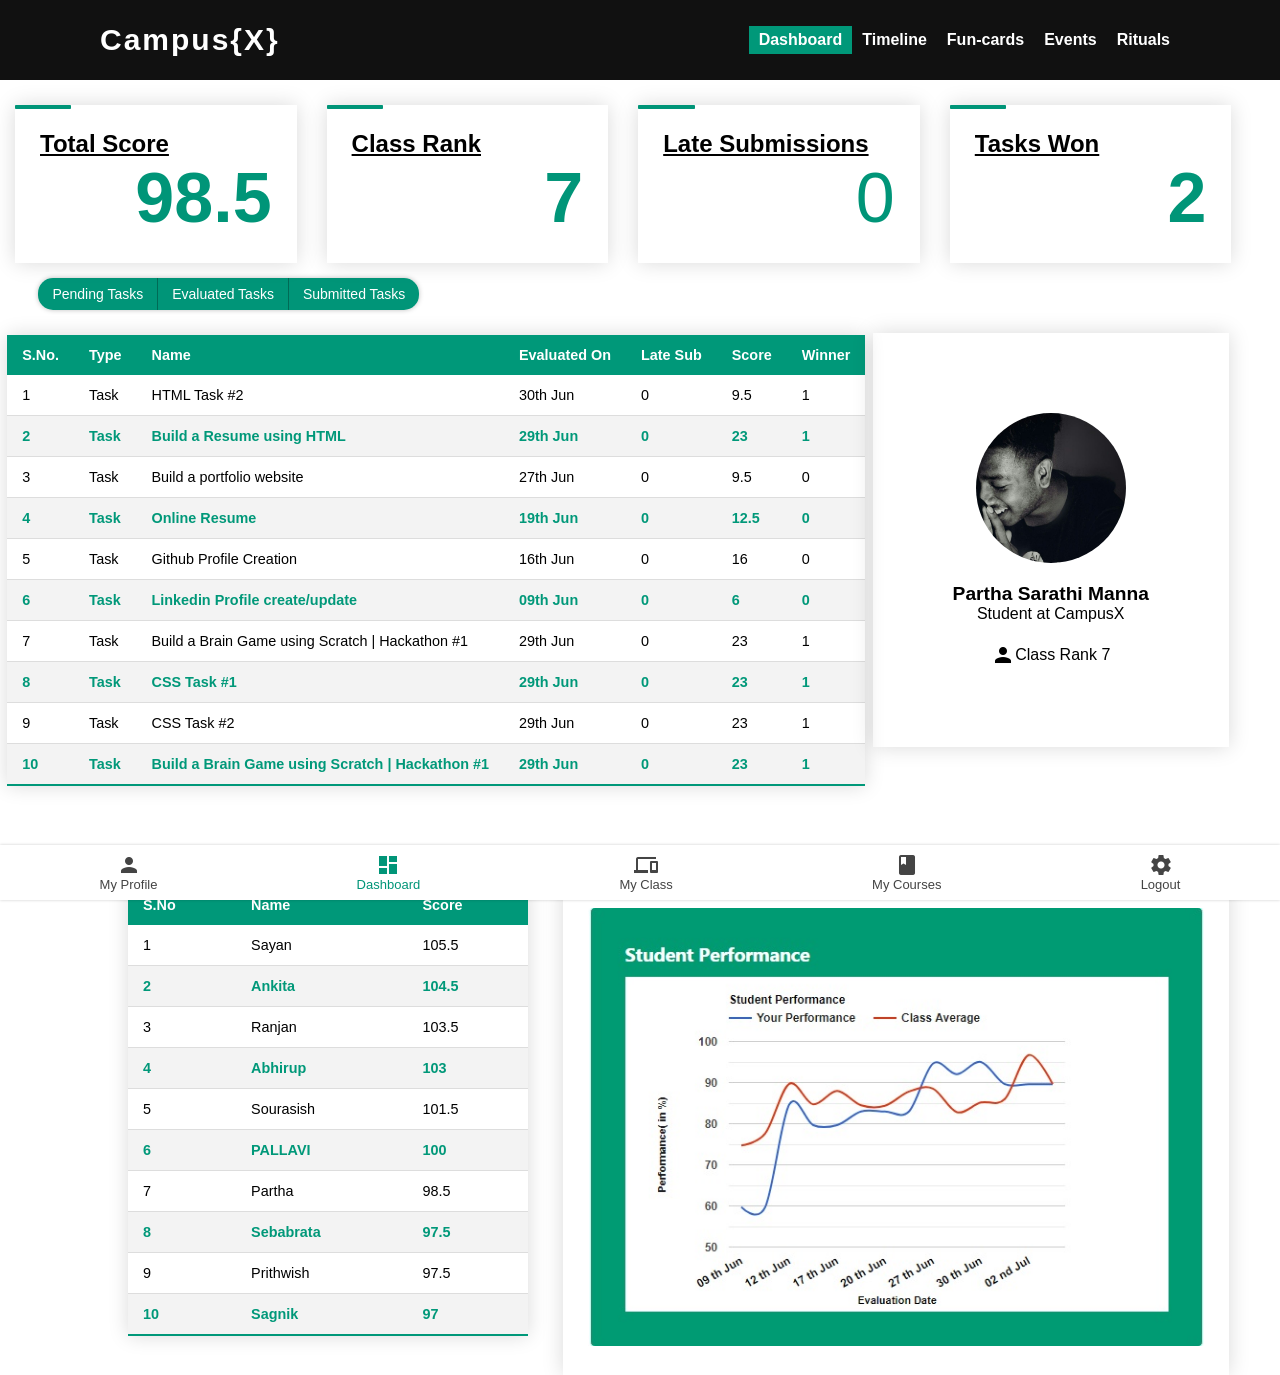
==== clone.html @ ba10625b "Add files via upload" ====
<!DOCTYPE html>
<html>
<head>
	<title>CampusX 2.0</title>
</head>
<meta charset="utf-8">
	<meta name="description" content="Dashboard">
	<meta name="keywords" content="CampusX Dashboard">
	<meta name="author" content="Partha Sarathi Manna">
	<meta name="viewport" content="width=device-width,initial-scale=1.0">
	
	<link rel="stylesheet" type="text/css" href="style.css">
	<link rel="stylesheet" type="text/css" href="https://cdnjs.cloudflare.com/ajax/libs/font-awesome/5.13.1/css/all.min.css">
	<link href="https://fonts.googleapis.com/icon?family=Material+Icons"rel="stylesheet">
	<link href="https://fonts.googleapis.com/css2?family=Nunito&display=swap" rel="stylesheet">
<body>


<!--navigation bar-->
	<header id="header">
		<a href="#"class="logo">Campus{X}</a>
		
		<b><ul>
				<li><a href="#" class="active">Dashboard</a></li>
				<li><a href="#">Timeline</a></li>
				<li><a href="#">Fun-cards</a></li>
				<li><a href="#">Events</a></li>
				<li><a href="#">Rituals</a></li>
		</ul></b>		
	</header>
<!--end navigation bar-->


	<br><br><br><br><br>



<!--loading box-->

<div class="myDiv loading">
		<u><h2>Total Score</h2></u>
		<b><p>98.5</p></b>
	</div>

	<div class="myDiv loading">
		<u><h2>Class Rank</h2></u>
		<b><p>7</p></b>
	</div>

	<div class="myDiv loading">
		<u><h2>Late Submissions </h2></u>
		<b></b><p>0</p></b>
	</div>

	<div class="myDiv loading">
		<u><h2>Tasks Won</h2></u>
		<b><p>2</p></b>
	</div>
<!--end loading box-->


<br><br><br><br>



<!--task option-->


<div class="radio">
	<input class="radio_input" type="radio" value="option1" name="myRadio" id="myRadio1">
	<label class="radio_label" for="myRadio1">Pending Tasks</label>
	<input class="radio_input" type="radio" value="option2" name="myRadio" id="myRadio2">
	<label class="radio_label" for="myRadio2">Evaluated Tasks</label>
	<input class="radio_input" type="radio" value="option3" name="myRadio" id="myRadio3">
	<label class="radio_label" for="myRadio3">Submitted Tasks</label>
	
</div>

<!-- end task option-->



<!-- Rank box-->
<div class="profile">
	<img src="me2.jpg" alt="Profile Image" class="profile_image">
	<div class="profile_name">Partha Sarathi Manna</div>
	<div class="profile_title">Student at CampusX</div>
	<div class="profile_detail">
	<i class="material-icons">person</i> Class Rank 7 </div>
</div>
<!-- Rank box-->



<!--Evaluated box-->

<center>
	<table class="content-table">
  <thead>
    <tr>
      <th>S.No.</th>
      <th>Type</th>
      <th>Name</th>
      <th>Evaluated On</th>
      <th>Late Sub</th>
      <th>Score</th>
      <th>Winner</th>
    </tr>
  </thead>
  <tbody>
    <tr>
      <td>1</td>
      <td>Task</td>
      <td>HTML Task #2</td>
      <td>30th Jun</td>
      <td>0</td>
      <td>9.5</td>
      <td>1</td>
    </tr>
    <tr class="active-row">
      <td>2</td>
      <td>Task</td>
      <td>Build a Resume using HTML</td>
      <td>29th Jun</td>
      <td>0</td>
      <td>23</td>
      <td>1</td>
    </tr>
    <tr>
     <td>3</td>
      <td>Task</td>
      <td>Build a portfolio website</td>
      <td>27th Jun</td>
      <td>0</td>
      <td>9.5</td>
      <td>0</td>
    </tr>
    <tr class="active-row">
      <td>4</td>
      <td>Task</td>
      <td>Online Resume</td>
      <td>19th Jun</td>
      <td>0</td>
      <td>12.5</td>
      <td>0</td>
    </tr>
    <tr>
     <td>5</td>
      <td>Task</td>
      <td>Github Profile Creation</td>
      <td>16th Jun</td>
      <td>0</td>
      <td>16</td>
      <td>0</td>
    </tr>
    <tr class="active-row">
      <td>6</td>
      <td>Task</td>
      <td>Linkedin Profile create/update</td>
      <td>09th Jun</td>
      <td>0</td>
      <td>6</td>
      <td>0</td>
    </tr>
    <tr>
     <td>7</td>
      <td>Task</td>
      <td>Build a Brain Game using Scratch | Hackathon #1</td>
      <td>29th Jun</td>
      <td>0</td>
      <td>23</td>
      <td>1</td>
    </tr>
    <tr class="active-row">
      <td>8</td>
      <td>Task</td>
      <td>CSS Task #1</td>
      <td>29th Jun</td>
      <td>0</td>
      <td>23</td>
      <td>1</td>
    </tr>
    <tr>
     <td>9</td>
      <td>Task</td>
      <td>CSS Task #2</td>
      <td>29th Jun</td>
      <td>0</td>
      <td>23</td>
      <td>1</td>
    </tr>
    <tr class="active-row">
      <td>10</td>
      <td>Task</td>
      <td>Build a Brain Game using Scratch | Hackathon #1</td>
      <td>29th Jun</td>
      <td>0</td>
      <td>23</td>
      <td>1</td>
    </tr>
  </tbody>
</table>
</center>
<!--end evaluated box-->









<!--Leaderboard -->
<table class="content-table2">
  <thead>
    <tr>
      <th>S.No</th>
      <th>Name</th>
      <th>Score</th>
    </tr>
  </thead>
  <tbody>
    <tr>
      <td>1</td>
      <td>Sayan</td>
      <td>105.5</td>
    </tr>
    <tr class="active-row">
      <td>2</td>
      <td>Ankita</td>
      <td>104.5</td>
      
    </tr>
    <tr>
      <td>3</td>
      <td>Ranjan</td>
      <td>103.5</td>

      <tr class="active-row">
      <td>4</td>
      <td>Abhirup</td>
      <td>103</td>
      
    </tr>
    <tr>
      <td>5</td>
      <td>Sourasish</td>
      <td>101.5</td>
    </tr>

      <tr class="active-row">
      <td>6</td>
      <td>PALLAVI</td>
      <td>100</td>
      
    </tr>
    <tr>
      <td>7</td>
      <td>Partha</td>
      <td>98.5</td>
    </tr>


      <tr class="active-row">
      <td>8</td>
      <td>Sebabrata</td>
      <td>97.5</td>
      
    </tr>
    <tr>
      <td>9</td>
      <td>Prithwish</td>
      <td>97.5</td>
    </tr>
      
       <tr class="active-row">
      <td>10</td>
      <td>Sagnik</td>
      <td>97</td>
 	 </tr>
  </tbody>
</table>
<br><br><br><br>
<!--End Leaderboard -->


<!--Student Performance-->

<center>

		<div class="StudentPerformance">
            <img src="4.jpg" alt="" style="width: 100%;">
        </div>
</center>
<!--End Student Performance-->



<!-- nav bar-->
<nav class="nav">
  <a href="#" class="nav__link"> 
    <i class="material-icons nav__icon">person</i>
    <span class="nav__text">My Profile</span>
  </a>
  <a href="#" class="nav__link nav__link--active">
    <i class="material-icons nav__icon">dashboard</i>
    <span class="nav__text">Dashboard</span>
  </a>
  <a href="#" class="nav__link">
    <i class="material-icons nav__icon">devices</i>
    <span class="nav__text">My Class</span>
  </a>
  <a href="#" class="nav__link">
    <i class="material-icons nav__icon">book</i>
    <span class="nav__text">My Courses</span>
  </a>
  <a href="#" class="nav__link">
    <i class="material-icons nav__icon">settings</i>
    <span class="nav__text">Logout</span>
  </a>
</nav>
<!--end-->





</body>
</html>
---- style.css ----
* 
{
	margin: 0;
	padding: 0;
	box-sizing: border-box;
	scroll-behavior: smooth;
	font-family:'Poppins', sans-serif;
}
/*navigation bar */

header
{
	position: fixed;
	width: 100%;
	height: 80px;
	padding: 0 100px;
	display: flex;
	justify-content: space-between;
	align-items: center;
	background: #111;
	z-index: 1000;
}
header .logo
{
	color: #fff;
	font-size: 30px ;
	text-decoration: none; 
	letter-spacing: 2px;
	font-weight: 700;
}
header ul
{
	position: relative;
	display: flex;
}

header ul li
{
	position: relative;
	list-style: none;
}
header ul li a 
{
	position: relative;
	padding: 5px 10px;
	color: #fff;
	display: inline-block;
	text-decoration: none;
	cursor: pointer;
}
header ul li a.active,
header ul li a:hover
{
	background: #009879;
}


/* end navigation bar */

/*loading box*/


.myDiv{

	margin: 15px;
	width: 22%;
	float: left;
	box-shadow: 0 0 20px rgba(0, 0, 0, 0.15);
	padding: 25px;
	font-family: 'Quicksand',sans-serif;


}
.loading{
	position: relative;
}
.loading ::after {
	content: "";
	position: absolute;
	top: 0;
	left: 0;
	height: 4px;
	width: 20%;
	background: #009578;
	border-radius: 10px;
	animation: loading 1.5s infinite ease-in-out;
}

	@keyframes loading {
		0% {left: 0%}
		25%{width: 30%}
		50% {
			left: 80%;
			width: 20%;}
		75%{width: 30%}	
		100%{left: 0%}
	}
	.myDiv p {
		text-align: right;
		color: #009578;
		font-size: 70px;
	}

/*end loading box*/


/*task option*/

.radio{

	display: inline-flex;
	overflow: hidden;
	border-radius: 15px;
	box-shadow: 0 0 5px rgba(0,0,0,0.25);


	margin-left: 3%;
}
.radio_input{
	display: none;
}
.radio_label{
	padding: 8px 14px;
	font-size: 14px;
	font-family: sans-serif;
	color: #ffffff;
	background: #009578;
	cursor: pointer;
	transition: background 0.1s;
}

.radio_label:not(:last-of-type){
	border-right: 1px solid #006B56;
}
.radio_input:checked + .radio_label{
	background: #006B56;
}

/*end task option*/

/* Rank box*/

.profile{

	float: right;
	font-family: 'Nunito' sans-serif;
	text-align: center;
	max-width: 600px;
	box-shadow: 0 0 20px rgba(0, 0, 0, 0.15);
	padding:80px;
	margin-right: 4%;
	margin-top: 55px;
}
 

 .profile_image{

 	width: 150px;
 	height: 150px;
 	object-fit: cover;
 	border-radius: 50%;
 	margin: 0 auto 20px auto;
 	display: block;
 }
.profile_name{
	font-size: 1.2em;
	font-weight: bold;
}
.profile_title{
	margin-bottom: 20px;
}
.profile_detail{
	display: flex;
	align-items: center;
	justify-content: center;
}

/* end Rank box*/




/*Evaluated box*/

.content-table {

	
	border-collapse: collapse;
	margin: 25px 0;
  	font-size: 0.9em;
  	min-width: 400px;
  	border-radius: 5px 5px 0 0;
  	overflow: scroll;
  	box-shadow: 0 0 20px rgba(0, 0, 0, 0.15);
}

.content-table thead tr {
  background-color: #009879;
  color: #ffffff;
  text-align: left;
  font-weight: bold;
}

.content-table th,
.content-table td {
  padding: 12px 15px;
}

.content-table tbody tr {
  border-bottom: 1px solid #dddddd;
}

.content-table tbody tr:nth-of-type(even) {
  background-color: #f3f3f3;
}

.content-table tbody tr:last-of-type {
  border-bottom: 2px solid #009879;
}

.content-table tbody tr.active-row {
  font-weight: bold;
  color: #009879;
}

/* end Evaluated box*/




/* StudentPerformance*/
.StudentPerformance
{	
	
	width: 52%;
	float: right;
	margin-right: 4%;
	box-shadow: 0 0 20px rgba(0, 0, 0, 0.15);
	padding: 25px;
	
}

/* end StudentPerformance*/



/*Leaderboard*/


.content-table2 {

	float:left; 
	border-collapse: collapse;
	margin-top: 74px;
	margin-left: 10%;
  	font-size: 0.9em;
  	min-width: 400px;
  	border-radius: 5px 5px 0 0;
  	overflow: scroll;
  	box-shadow: 0 0 20px rgba(0, 0, 0, 0.15);
}

.content-table2 thead tr {
  background-color: #009879;
  color: #ffffff;
  text-align: left;
  font-weight: bold;
}

.content-table2 th,
.content-table2 td {
  padding: 12px 15px;
}

.content-table2 tbody tr {
  border-bottom: 1px solid #dddddd;
}

.content-table2 tbody tr:nth-of-type(even) {
  background-color: #f3f3f3;
}

.content-table2 tbody tr:last-of-type {
  border-bottom: 2px solid #009879;
}

.content-table2 tbody tr.active-row {
  font-weight: bold;
  color: #009879;
}

/* end Leaderboard/*




/* down nav*/

.nav {
    position: fixed;
    bottom: 0;
    width: 100%;
    height: 55px;
    box-shadow: 0 0 3px rgba(0, 0, 0, 0.2);
    background-color: #ffffff;
    display: flex;
    overflow-x: auto;
}

.nav__link {
    display: flex;
    flex-direction: column;
    align-items: center;
    justify-content: center;
    flex-grow: 1;
    min-width: 50px;
    overflow: hidden;
    white-space: nowrap;
    font-family: sans-serif;
    font-size: 13px;
    color: #444444;
    text-decoration: none;
    -webkit-tap-highlight-color: transparent;
    transition: background-color 0.1s ease-in-out;
}

.nav__link:hover {
    background-color: #eeeeee;
}

.nav__link--active {
    color: #009578;
}

.nav__icon {
    font-size: 18px;
}

/* end down nav*/
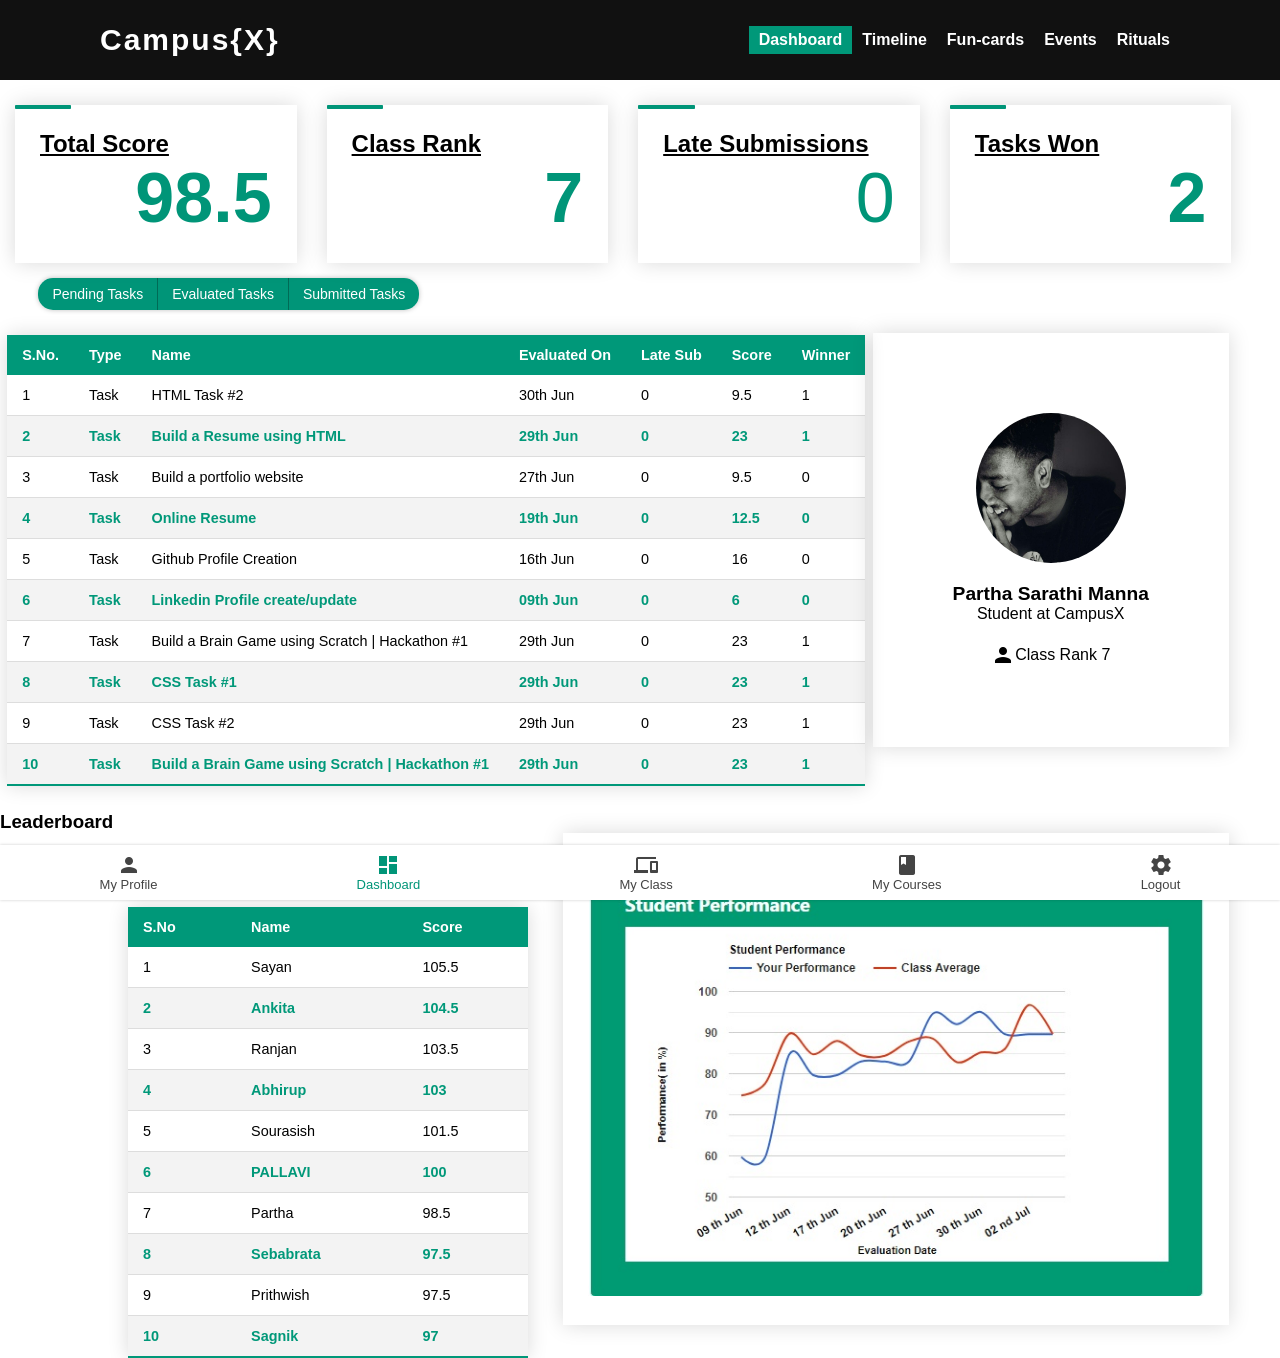
==== commit 3ed8ce2e: "Update clone.html" ====
--- a/clone.html
+++ b/clone.html
@@ -211,7 +211,14 @@
 
 
 
+
+
+
 <!--Leaderboard -->
+<div class="leaderboard">
+  <div id="hfhfhf">
+  <h3><b>Leaderboard</b></h3>
+</div>
 <table class="content-table2">
   <thead>
     <tr>
@@ -230,18 +237,18 @@
       <td>2</td>
       <td>Ankita</td>
       <td>104.5</td>
-      
+     
     </tr>
     <tr>
       <td>3</td>
       <td>Ranjan</td>
       <td>103.5</td>
-
+    </tr>
       <tr class="active-row">
       <td>4</td>
       <td>Abhirup</td>
       <td>103</td>
-      
+     
     </tr>
     <tr>
       <td>5</td>
@@ -253,7 +260,7 @@
       <td>6</td>
       <td>PALLAVI</td>
       <td>100</td>
-      
+     
     </tr>
     <tr>
       <td>7</td>
@@ -266,22 +273,23 @@
       <td>8</td>
       <td>Sebabrata</td>
       <td>97.5</td>
-      
+     
     </tr>
     <tr>
       <td>9</td>
       <td>Prithwish</td>
       <td>97.5</td>
     </tr>
-      
+     
        <tr class="active-row">
       <td>10</td>
       <td>Sagnik</td>
       <td>97</td>
- 	 </tr>
+    </tr>
   </tbody>
 </table>
-<br><br><br><br>
+</div></div>
+
 <!--End Leaderboard -->
 
 
@@ -289,7 +297,7 @@
 
 <center>
 
-		<div class="StudentPerformance">
+    <div class="StudentPerformance">
             <img src="4.jpg" alt="" style="width: 100%;">
         </div>
 </center>
@@ -322,9 +330,5 @@
 </nav>
 <!--end-->
 
-
-
-
-
 </body>
-</html>+</html>
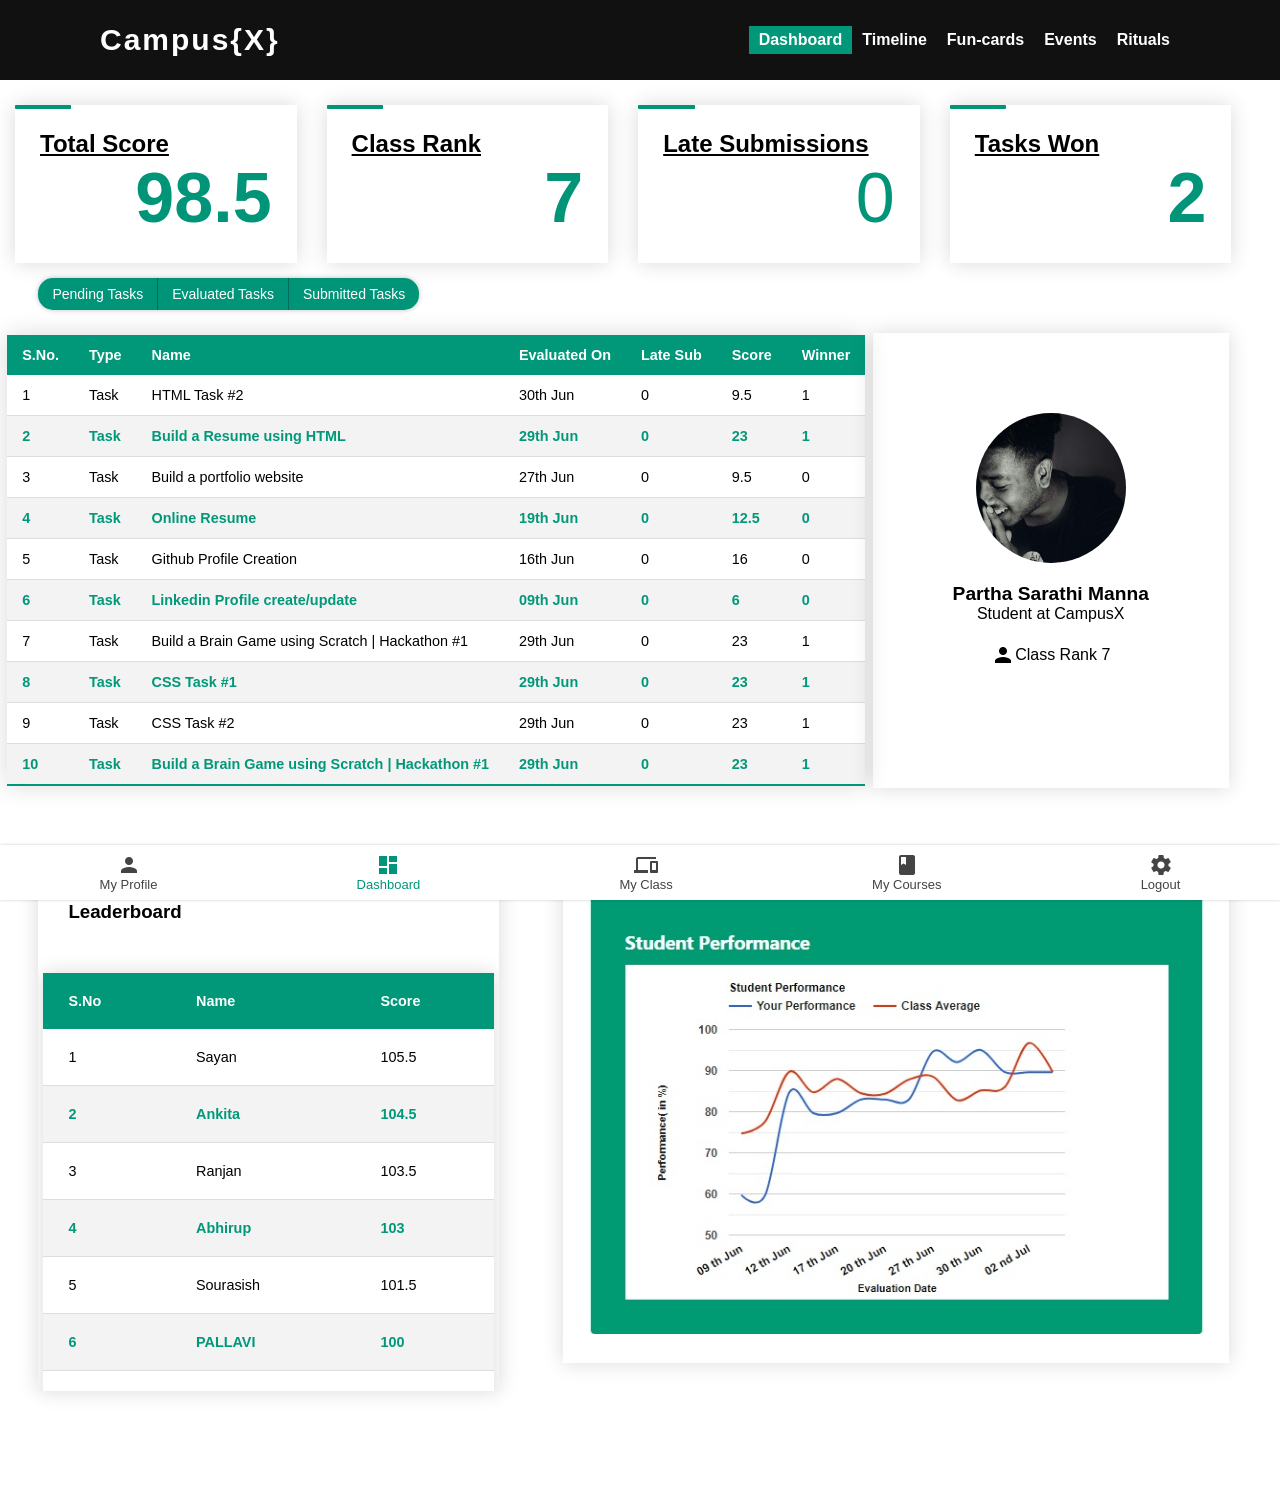
==== commit b1c9e7d5: "Update clone.html" ====
--- a/clone.html
+++ b/clone.html
@@ -16,46 +16,47 @@
 <body>
 
 
+
 <!--navigation bar-->
-	<header id="header">
-		<a href="#"class="logo">Campus{X}</a>
-		
-		<b><ul>
-				<li><a href="#" class="active">Dashboard</a></li>
-				<li><a href="#">Timeline</a></li>
-				<li><a href="#">Fun-cards</a></li>
-				<li><a href="#">Events</a></li>
-				<li><a href="#">Rituals</a></li>
-		</ul></b>		
-	</header>
+  <header id="header">
+    <a href="#"class="logo">Campus{X}</a>
+    
+    <b><ul>
+        <li><a href="#" class="active">Dashboard</a></li>
+        <li><a href="#">Timeline</a></li>
+        <li><a href="#">Fun-cards</a></li>
+        <li><a href="#">Events</a></li>
+        <li><a href="#">Rituals</a></li>
+    </ul></b>   
+  </header>
 <!--end navigation bar-->
 
 
-	<br><br><br><br><br>
+  <br><br><br><br><br>
 
 
 
 <!--loading box-->
 
 <div class="myDiv loading">
-		<u><h2>Total Score</h2></u>
-		<b><p>98.5</p></b>
-	</div>
-
-	<div class="myDiv loading">
-		<u><h2>Class Rank</h2></u>
-		<b><p>7</p></b>
-	</div>
-
-	<div class="myDiv loading">
-		<u><h2>Late Submissions </h2></u>
-		<b></b><p>0</p></b>
-	</div>
-
-	<div class="myDiv loading">
-		<u><h2>Tasks Won</h2></u>
-		<b><p>2</p></b>
-	</div>
+    <u><h2>Total Score</h2></u>
+    <b><p>98.5</p></b>
+  </div>
+
+  <div class="myDiv loading">
+    <u><h2>Class Rank</h2></u>
+    <b><p>7</p></b>
+  </div>
+
+  <div class="myDiv loading">
+    <u><h2>Late Submissions </h2></u>
+    <b></b><p>0</p></b>
+  </div>
+
+  <div class="myDiv loading">
+    <u><h2>Tasks Won</h2></u>
+    <b><p>2</p></b>
+  </div>
 <!--end loading box-->
 
 
@@ -67,13 +68,13 @@
 
 
 <div class="radio">
-	<input class="radio_input" type="radio" value="option1" name="myRadio" id="myRadio1">
-	<label class="radio_label" for="myRadio1">Pending Tasks</label>
-	<input class="radio_input" type="radio" value="option2" name="myRadio" id="myRadio2">
-	<label class="radio_label" for="myRadio2">Evaluated Tasks</label>
-	<input class="radio_input" type="radio" value="option3" name="myRadio" id="myRadio3">
-	<label class="radio_label" for="myRadio3">Submitted Tasks</label>
-	
+  <input class="radio_input" type="radio" value="option1" name="myRadio" id="myRadio1">
+  <label class="radio_label" for="myRadio1">Pending Tasks</label>
+  <input class="radio_input" type="radio" value="option2" name="myRadio" id="myRadio2">
+  <label class="radio_label" for="myRadio2">Evaluated Tasks</label>
+  <input class="radio_input" type="radio" value="option3" name="myRadio" id="myRadio3">
+  <label class="radio_label" for="myRadio3">Submitted Tasks</label>
+  
 </div>
 
 <!-- end task option-->
@@ -82,11 +83,11 @@
 
 <!-- Rank box-->
 <div class="profile">
-	<img src="me2.jpg" alt="Profile Image" class="profile_image">
-	<div class="profile_name">Partha Sarathi Manna</div>
-	<div class="profile_title">Student at CampusX</div>
-	<div class="profile_detail">
-	<i class="material-icons">person</i> Class Rank 7 </div>
+  <img src="me2.jpg" alt="Profile Image" class="profile_image">
+  <div class="profile_name">Partha Sarathi Manna</div>
+  <div class="profile_title">Student at CampusX</div>
+  <div class="profile_detail">
+  <i class="material-icons">person</i> Class Rank 7 </div>
 </div>
 <!-- Rank box-->
 
@@ -95,7 +96,8 @@
 <!--Evaluated box-->
 
 <center>
-	<table class="content-table">
+
+  <table class="content-table">
   <thead>
     <tr>
       <th>S.No.</th>
@@ -211,9 +213,6 @@
 
 
 
-
-
-
 <!--Leaderboard -->
 <div class="leaderboard">
   <div id="hfhfhf">
@@ -330,5 +329,7 @@
 </nav>
 <!--end-->
 
+
+
 </body>
 </html>
--- a/style.css
+++ b/style.css
@@ -146,6 +146,7 @@
 	font-family: 'Nunito' sans-serif;
 	text-align: center;
 	max-width: 600px;
+	height: 455px;
 	box-shadow: 0 0 20px rgba(0, 0, 0, 0.15);
 	padding:80px;
 	margin-right: 4%;
@@ -191,7 +192,7 @@
   	min-width: 400px;
   	border-radius: 5px 5px 0 0;
   	overflow: scroll;
-  	box-shadow: 0 0 20px rgba(0, 0, 0, 0.15);
+  	box-shadow: 0 0 25px rgba(0, 0, 0, 0.15);
 }
 
 .content-table thead tr {
@@ -237,6 +238,7 @@
 	margin-right: 4%;
 	box-shadow: 0 0 20px rgba(0, 0, 0, 0.15);
 	padding: 25px;
+	 margin-top: 60px;
 	
 }
 
@@ -247,17 +249,35 @@
 /*Leaderboard*/
 
 
+#hfhfhf
+{
+  margin: auto;
+  padding: 25px;
+}
+.leaderboard
+{
+  overflow-y: scroll;
+  height: 520px;
+  width: 36%;
+  margin-left: 3%;
+  padding: 5px;
+  margin-bottom: 100px;
+  float: left;
+ margin-top: 60px;
+  box-shadow: 0 0 20px rgba(0, 0, 0, 0.15);
+
+}
+
 .content-table2 {
 
-	float:left; 
-	border-collapse: collapse;
-	margin-top: 74px;
-	margin-left: 10%;
-  	font-size: 0.9em;
-  	min-width: 400px;
-  	border-radius: 5px 5px 0 0;
-  	overflow: scroll;
-  	box-shadow: 0 0 20px rgba(0, 0, 0, 0.15);
+
+border-collapse: collapse;
+margin: 25px 0;
+  font-size: 0.9em;
+  width: 100%;
+  border-radius: 5px 5px 0 0;
+  overflow-y: scroll;
+  box-shadow: 0 0 20px rgba(0, 0, 0, 0.15);
 }
 
 .content-table2 thead tr {
@@ -269,7 +289,7 @@
 
 .content-table2 th,
 .content-table2 td {
-  padding: 12px 15px;
+  padding: 20px 25px;
 }
 
 .content-table2 tbody tr {
@@ -289,6 +309,9 @@
   color: #009879;
 }
 
+.content-table2 tbody td h4.active-row {
+  color: #009879;
+}
 /* end Leaderboard/*
 
 
@@ -337,3 +360,4 @@
 }
 
 /* end down nav*/
+
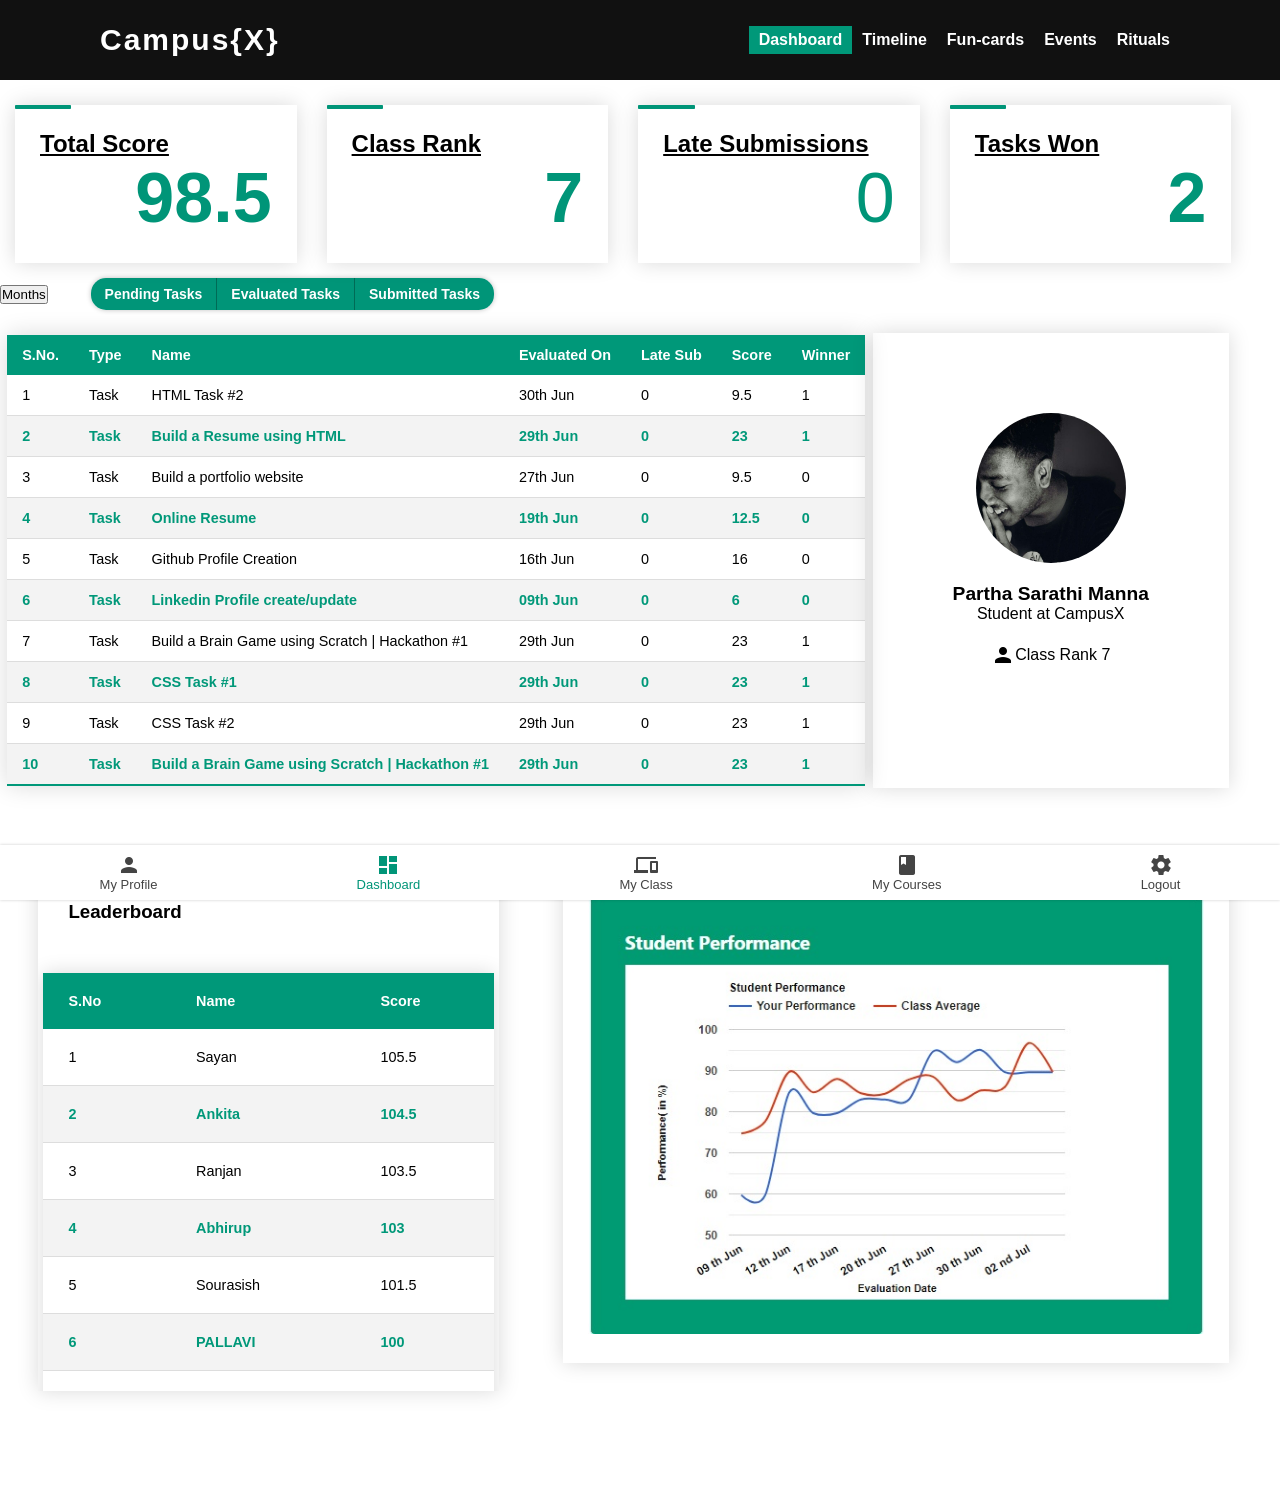
==== commit 2bc63e3c: "Update clone.html" ====
--- a/clone.html
+++ b/clone.html
@@ -1,18 +1,21 @@
 <!DOCTYPE html>
 <html>
 <head>
-	<title>CampusX 2.0</title>
+
+  <title>CampusX</title>
+  
+  <meta charset="utf-8">
+  <meta name="description" content="Dashboard">
+  <meta name="keywords" content="CampusX Dashboard">
+  <meta name="author" content="Partha Sarathi Manna">
+  <meta name="viewport" content="width=device-width,initial-scale=1.0">
 </head>
-<meta charset="utf-8">
-	<meta name="description" content="Dashboard">
-	<meta name="keywords" content="CampusX Dashboard">
-	<meta name="author" content="Partha Sarathi Manna">
-	<meta name="viewport" content="width=device-width,initial-scale=1.0">
-	
-	<link rel="stylesheet" type="text/css" href="style.css">
-	<link rel="stylesheet" type="text/css" href="https://cdnjs.cloudflare.com/ajax/libs/font-awesome/5.13.1/css/all.min.css">
-	<link href="https://fonts.googleapis.com/icon?family=Material+Icons"rel="stylesheet">
-	<link href="https://fonts.googleapis.com/css2?family=Nunito&display=swap" rel="stylesheet">
+
+  
+  <link rel="stylesheet" type="text/css" href="style.css">
+  <link rel="stylesheet" type="text/css" href="https://cdnjs.cloudflare.com/ajax/libs/font-awesome/5.13.1/css/all.min.css">
+  <link href="https://fonts.googleapis.com/icon?family=Material+Icons"rel="stylesheet">
+  <link href="https://fonts.googleapis.com/css2?family=Nunito&display=swap" rel="stylesheet">
 <body>
 
 
@@ -63,10 +66,16 @@
 <br><br><br><br>
 
 
+<!--Months-->
+        <button class="button" style="vertical-align:middle">
+          <span>Months </span>
+        </button>
+<!--End Months-->
+
 
 <!--task option-->
 
-
+<b>
 <div class="radio">
   <input class="radio_input" type="radio" value="option1" name="myRadio" id="myRadio1">
   <label class="radio_label" for="myRadio1">Pending Tasks</label>
@@ -76,7 +85,7 @@
   <label class="radio_label" for="myRadio3">Submitted Tasks</label>
   
 </div>
-
+</b>
 <!-- end task option-->
 
 
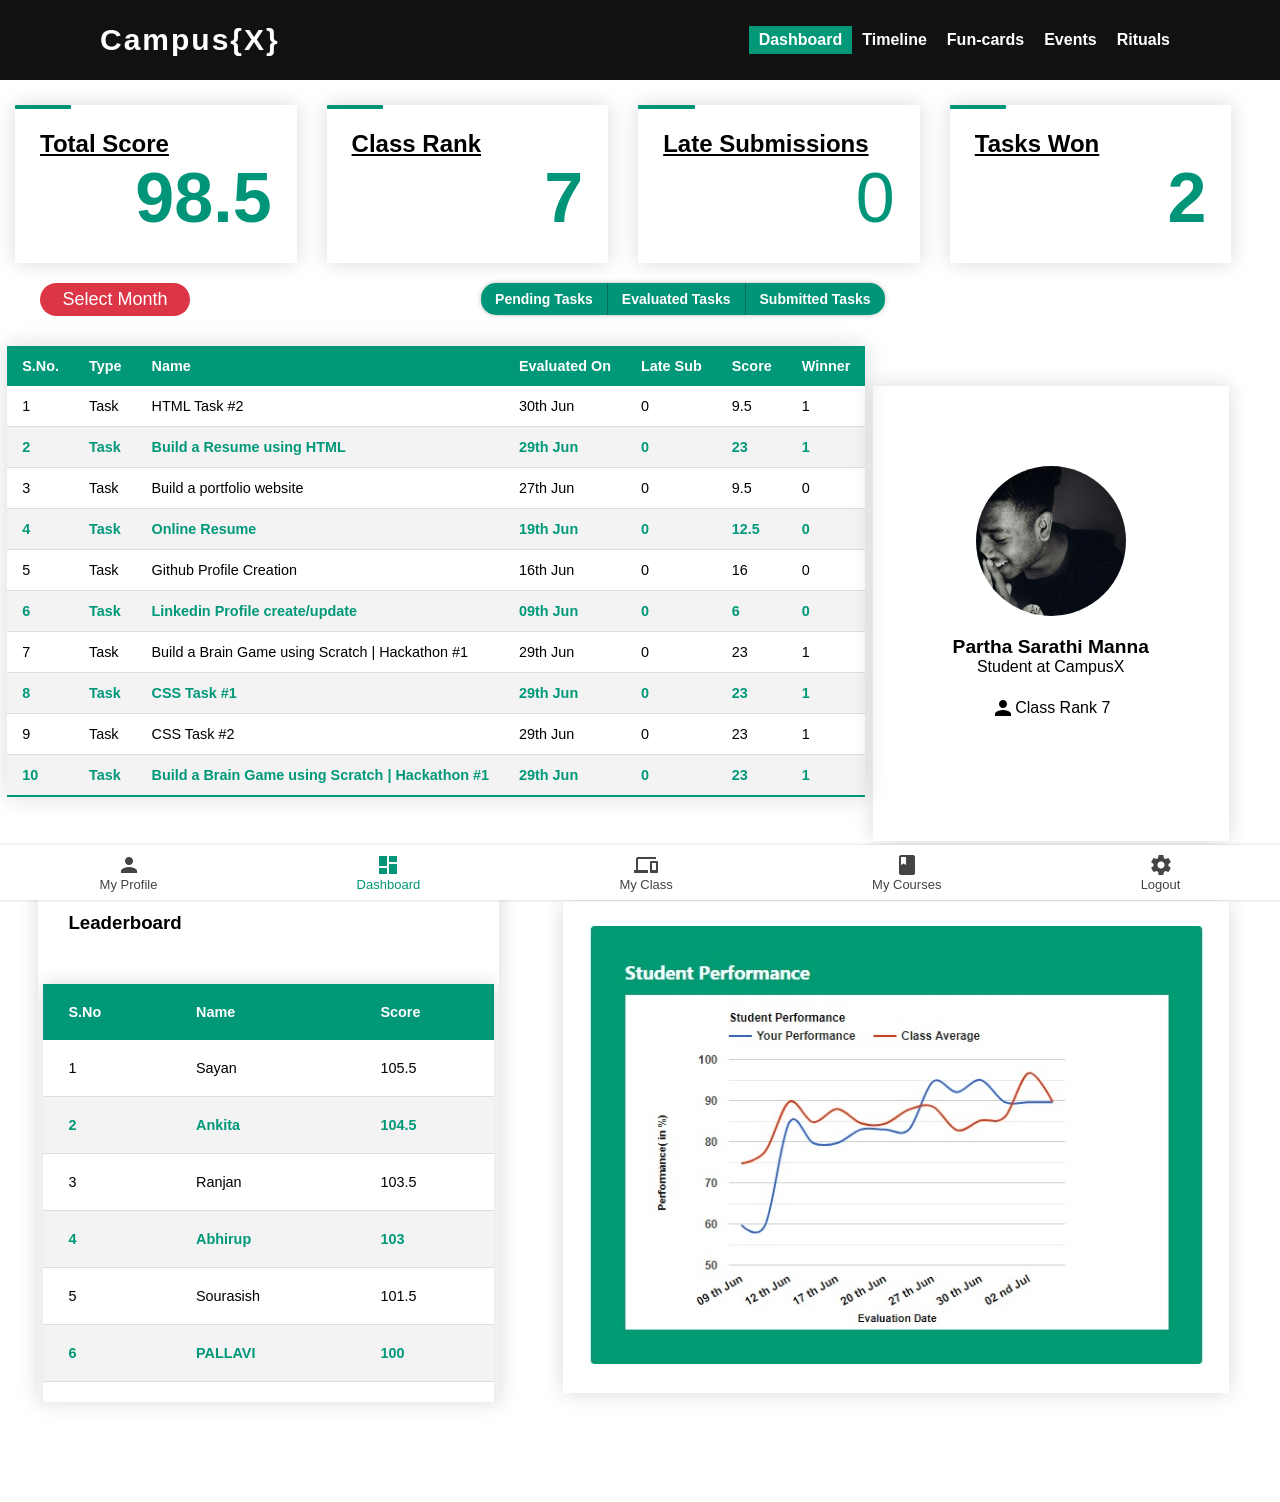
==== commit d745f802: "Update clone.html" ====
--- a/clone.html
+++ b/clone.html
@@ -68,7 +68,7 @@
 
 <!--Months-->
         <button class="button" style="vertical-align:middle">
-          <span>Months </span>
+          <span>Select Month</span>
         </button>
 <!--End Months-->
 
--- a/style.css
+++ b/style.css
@@ -56,6 +56,13 @@
 
 
 /* end navigation bar */
+
+
+
+
+
+
+
 
 /*loading box*/
 
@@ -104,6 +111,58 @@
 /*end loading box*/
 
 
+
+/*Months*/
+.button {
+
+  display: inline-block;
+  border-radius: 36px;
+  background-color: #dc3545;
+  border: none;
+  color: #FFFFFF;
+  text-align: center;
+  font-size: 18px;
+  padding: 6px;
+  width: 150px;
+  transition: all 0.5s;
+  cursor: pointer;
+  margin: 5px;
+  margin-left: 40px;
+  
+}
+
+.button span {
+  cursor: pointer;
+  display: inline-block;
+  position: relative;
+  transition: 0.5s;
+}
+
+.button span:after {
+  content: '\00bb';
+  position: absolute;
+  opacity: 0;
+  top: 0;
+  right: -20px;
+  transition: 0.5s;
+}
+
+.button:hover span {
+  padding-right: 25px;
+}
+
+.button:hover span:after {
+  opacity: 1;
+  right: 0;
+}
+
+
+/* End Months*/
+
+
+
+
+
 /*task option*/
 
 .radio{
@@ -114,7 +173,7 @@
 	box-shadow: 0 0 5px rgba(0,0,0,0.25);
 
 
-	margin-left: 3%;
+	margin-left: 22%;
 }
 .radio_input{
 	display: none;
@@ -150,7 +209,7 @@
 	box-shadow: 0 0 20px rgba(0, 0, 0, 0.15);
 	padding:80px;
 	margin-right: 4%;
-	margin-top: 55px;
+	margin-top: 65px;
 }
  
 
@@ -313,10 +372,6 @@
   color: #009879;
 }
 /* end Leaderboard/*
-
-
-
-
 /* down nav*/
 
 .nav {
